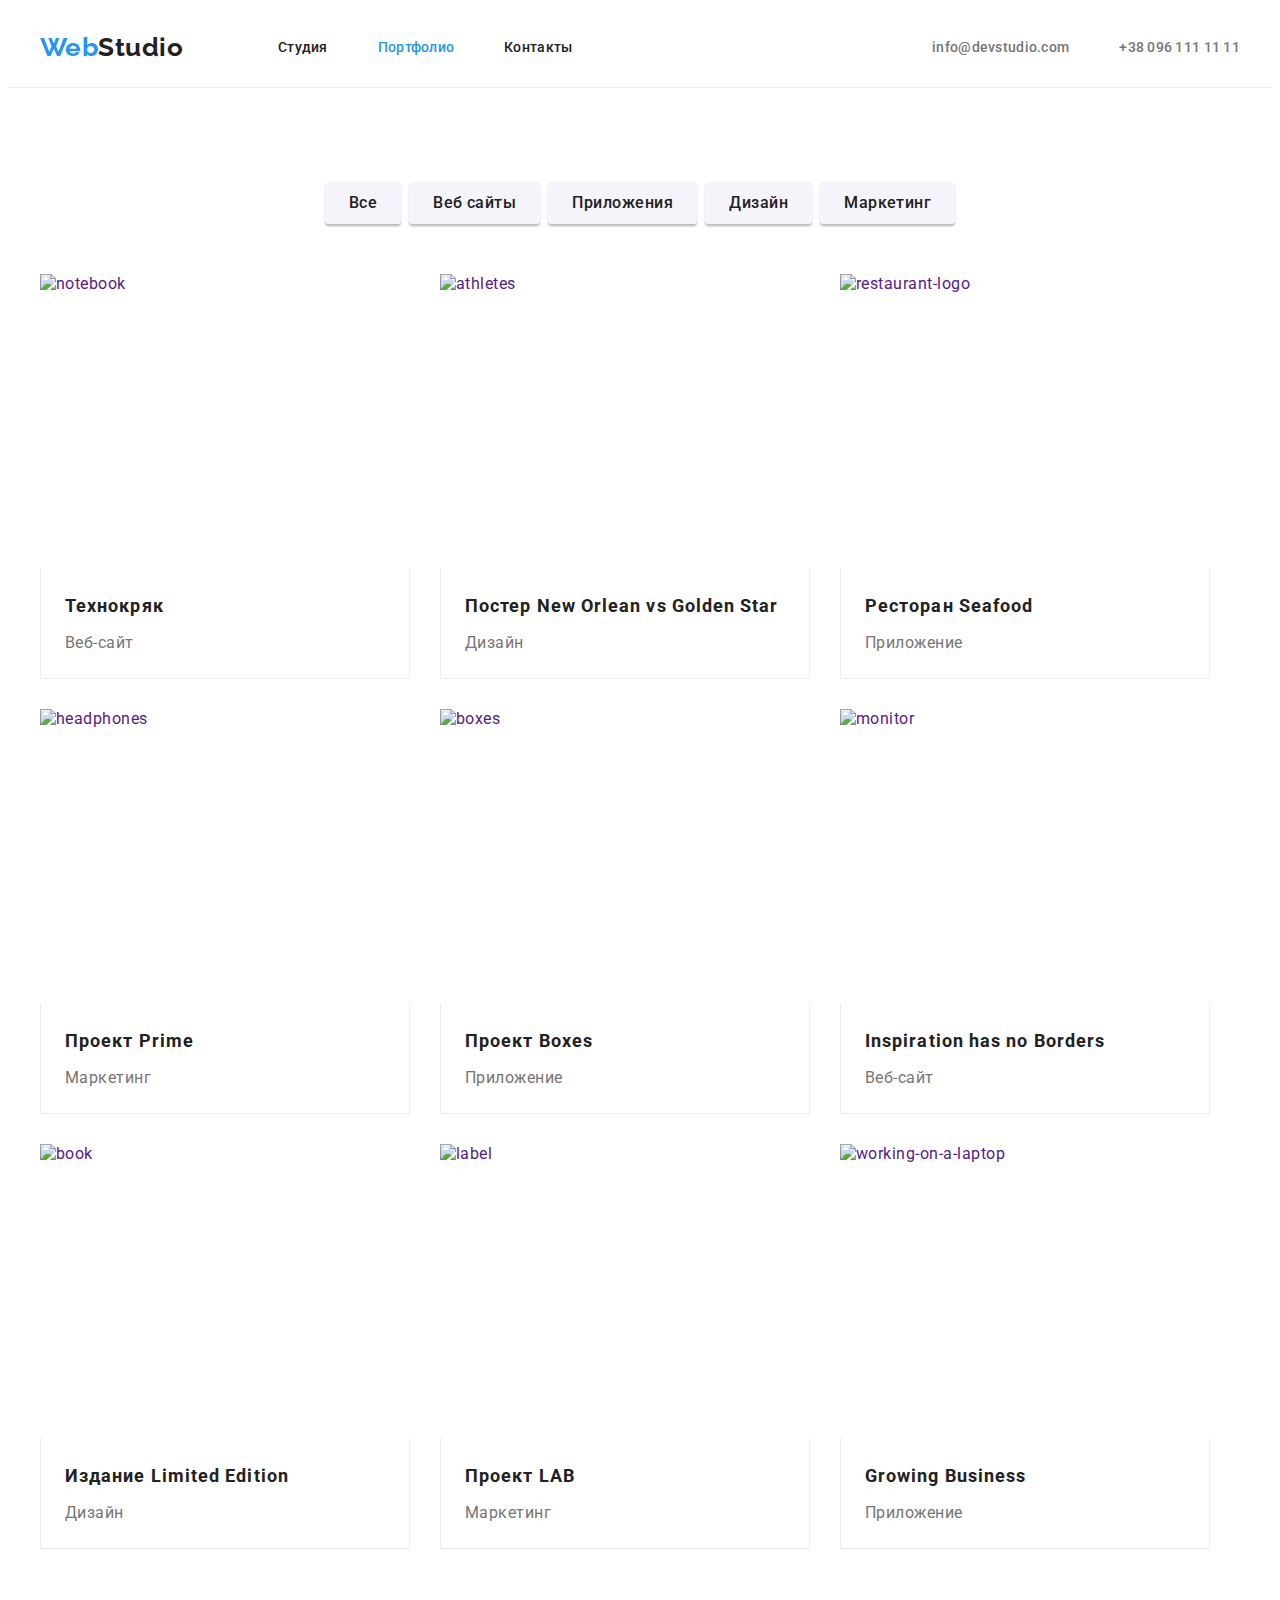
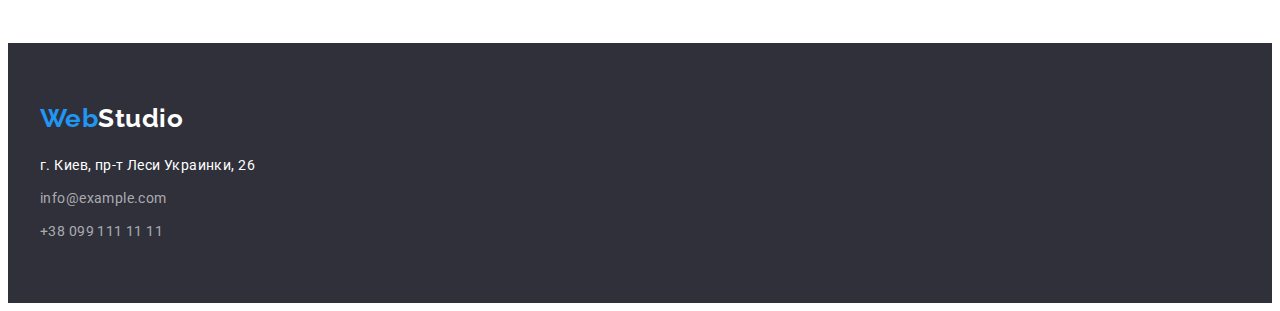
==== portfolio.html @ 15dd986a "Добавляет разметку в портфолио" ====
<!DOCTYPE html>
<html lang="ru">
<head>
  <meta charset="UTF-8">
  <meta http-equiv="X-UA-Compatible" content="IE=edge">
  <meta name="viewport" content="width=, initial-scale=1.0">
  <title>Document</title>
  <link href="https://fonts.googleapis.com/css2?family=Raleway:wght@700&family=Roboto:wght@400;500;700;900&display=swap" rel="stylesheet">
  <link rel="stylesheet" href="https://cdnjs.cloudflare.com/ajax/libs/modern-normalize/1.0.0/modern-normalize.min.css" integrity="sha512-ISS7cAi1PEhQ8jnbJpJZMd29NlhNj4AWYyLOSp2CE/CsHxTCu+r+t0D2yoJudVrd0/8fTVPUVDzY5Tvli75u/g==" crossorigin="anonymous">
  <link rel="stylesheet" href="./css/style.css">
</head>

<body class="page">
  <header class="page-header">
    <div class="container header-container">
      <nav class="navigation">
          <a href="index.html" class="logo">Web<span class="logo-header">Studio</span></a>
          <ul class="nav-list">
            <li class="item"><a href="./index.html" class="nav-item">Студия</a></li>
            <li class="item"><a href="./portfolio.html" class="nav-item current">Портфолио</a></li>
            <li class="item"><a href="" class="nav-item">Контакты</a></li>
          </ul>
      </nav>

      <ul class="header-contacts">
        <li class="item"><a href="mailto:info@devstudio.com" class="head-contact">info@devstudio.com</a></li>
        <li class="item"><a href="tel:+380961111111" class="head-contact">+38 096 111 11 11</a></li>
      </ul>
    </div>
  </header>

  <main>
    <div class="container">
      <h1 class="visually-hidden">Портфолио</h1>
        <section class="section">
          <ul class="button-filter">
            <li class="filter-item">
              <button type="button" class="btn button-title">Все</button>
            </li>
            <li class="filter-item">
              <button type="button" class="btn button-title">Веб сайты</button>
            </li>
            <li class="filter-item">
              <button type="button" class="btn button-title">Приложения</button>
            </li>
            <li class="filter-item">
              <button type="button" class="btn button-title">Дизайн</button>
            </li>
            <li class="filter-item">
              <button type="button" class="btn button-title">Маркетинг</button>
            </li>
          </ul>

          <ul class="cards">
            <li class="card-items">
              <a href="">
                <img src="./images/portfolio/notebook.jpg" alt="notebook" width="370" height="294">
                  <div class="card-description">
                    <h2 class="example-title">Технокряк</h2>
                    <p class="example-paragraph">Веб-сайт</p>
                  </div>
              </a>
            </li>
            <li class="card-items">
              <a href="">
                <img src="./images/portfolio/athletes.jpg" alt="athletes" width="370" height="294">
                  <div class="card-description">
                    <h2 class="example-title">Постер <span lang="en">New Orlean vs Golden Star</span></h2>
                    <p class="example-paragraph">Дизайн</p>
                  </div>
              </a>
            </li>
            <li class="card-items">
              <a href="">
                <img src="./images/portfolio/restaurant-logo.jpg" alt="restaurant-logo" width="370" height="294">
                  <div class="card-description">
                    <h2 class="example-title">Ресторан <span lang="en">Seafood</span></h2>
                    <p class="example-paragraph">Приложение</p>
                  </div>
              </a>
            </li>
            <li class="card-items">
              <a href="">
                <img src="./images/portfolio/headphones.jpg" alt="headphones" width="370" height="294">
                  <div class="card-description">
                    <h2 class="example-title">Проект <span lang="en">Prime</span></h2>
                    <p class="example-paragraph">Маркетинг</p>
                  </div>
              </a>
            </li>
            <li class="card-items">
              <a href="">
                <img src="./images/portfolio/boxes.jpg" alt="boxes" width="370" height="294">
                  <div class="card-description">
                    <h2 class="example-title">Проект <span lang="en">Boxes</span></h2>
                    <p class="example-paragraph">Приложение</p>
                  </div>
              </a>
            </li>
            <li class="card-items">
              <a href="">
                <img src="./images/portfolio/monitor.jpg" alt="monitor" width="370" height="294">
                  <div class="card-description">
                    <h2 lang="en" class="example-title">Inspiration has no Borders</h2>
                    <p class="example-paragraph">Веб-сайт</p>
                  </div>
              </a>
            </li>
            <li class="card-items">
              <a href="">
                <img src="./images/portfolio/book.jpg" alt="book" width="370" height="294">
                  <div class="card-description">
                    <h2 class="example-title">Издание <span lang="en">Limited Edition</span></h2>
                    <p class="example-paragraph">Дизайн</p>
                  </div>
              </a>
            </li>
            <li class="card-items">
              <a href="">
                <img src="./images/portfolio/label.jpg" alt="label" width="370" height="294">
                  <div class="card-description">
                    <h2 class="example-title">Проект <span lang="en">LAB</span></h2>
                    <p class="example-paragraph">Маркетинг</p>
                  </div>
              </a>
            </li>
            <li class="card-items">
              <a href="">
                <img src="./images/portfolio/working-on-a-laptop.jpg" alt="working-on-a-laptop" width="370" height="294">
                  <div class="card-description">
                    <h2 lang="en" class="example-title">Growing Business</h2>
                    <p class="example-paragraph">Приложение</p>
                  </div>
              </a>
            </li>
          </ul>
        </section>
    </div>
  </main>

    <footer class="footer-section">
      <div class="container">
        <a href="index.html" class="logo">Web<span class="logo-footer">Studio</span></a>
        <address>
          <ul class="footer-contacts">
            <li class="contact-item"><a href="https://goo.gl/maps/QpQaeRkAgS4pvvYN8" target="_blank" rel="noopener noreferrer" class="phis-address">г. Киев, пр-т Леси Украинки, 26</a></li>
            <li class="contact-item"><a href="mailto:info@example.com" class="footer-contact">info@example.com</a></li>
            <li class="contact-item"><a href="tel:+380991111111" class="footer-contact">+38 099 111 11 11</a></li>
          </ul>
        </address>
      </div>
    </footer>
</body>
</html>
---- css/style.css ----
:root {
  --primary-text-color: #212121;
  --paragraph-text-color: #757575;
  --accent-color: #2196F3;
  --primary-bg-color: #FFFFFF;
  --background-button-color: #F5F4FA;
  --footer-contact-color: rgba(255, 255, 255, 0.6);
  --footer-bg-color: #2F303A;
}

.page {
  background: var(--primary-bg-color);
  color: var(--paragraph-text-color);
  font-family: Roboto, sans-serif;
  letter-spacing: 0.03em;
}

h1,
h2,
h3,
h4,
h5,
h6,
p,
ul,
ol,
li {
  margin:0;
  padding:0;
}

ul {
  list-style: none;
}

a {
  text-decoration: none;
}

.visually-hidden {
  position: absolute;
  width: 1px;
  height: 1px;
  margin: -1px;
  border: 0;
  padding: 0;
  
  white-space: nowrap;
  clip-path: inset(100%);
  clip: rect(0 0 0 0);
  overflow: hidden;
}

/* index.html */

/* Header */

.page-header {
  background-color: var(--primary-bg-color);

  padding-top: 24px;
  padding-bottom: 24px;
  border-bottom: 1px solid #ececec;
}

.container {
  margin-left: auto;
  margin-right: auto;
  padding-left: 15px;
  padding-right: 15px;
  width: 1200px;
}

.header-container {
  display: flex;
  align-items: center;
  justify-content: space-between;
}

.navigation {
  display: flex;
  align-items: center;
}

.section {
  padding-top: 94px;
  padding-bottom: 94px;
}

.logo {
  color: var(--accent-color);
  font-family: Raleway, sans-serif;
  font-weight: 700;
  font-size: 26px;
  line-height: 1.19;

  width: 145px;
  height: 31px;
  margin-right: 93px;
}

.logo-header {
  color: var(--primary-text-color);
}

.nav-list,
.header-contacts {
  font-weight: 500;
  font-size: 14px;
  line-height: 1.14;
  letter-spacing: 0.02em;

  display: flex;
  align-items: center;
}

.header-contacts .item:not(:last-child) {
  margin-right: 50px;
}

.nav-list .item:not(:last-child) {
  margin-right: 50px;
}

.nav-item {
  color: var(--primary-text-color);
}

.nav-item.current {
  color: var(--accent-color);
}

.nav-item:hover,
.nav-item:focus {
  color: var(--accent-color);
}

.head-contact {
  color: var(--paragraph-text-color);
}

.head-contact:hover,
.head-contact:focus {
  color: var(--accent-color);
}

/* Hero */

.hero-section {
  background: var(--footer-bg-color);
  text-align: center;

  padding-top: 200px;
  padding-bottom: 200px;
}

.hero-title {
  color: var(--primary-bg-color);
  font-weight: 900;
  font-size: 44px;
  line-height: 1.36;
  letter-spacing: 0.06em;
  text-transform: uppercase;

  margin: 0 auto 30px;
  width: 696px;
}

.hero-section-button {
  color: var(--primary-bg-color);
  background-color: var(--accent-color);
  font-weight: 700;
  font-size: 16px;
  line-height: 1.87;
  align-items: center;
  text-align: center;
  letter-spacing: 0.06em;

  padding: 10px 32px;
  box-shadow: 0px 4px 4px rgba(0, 0, 0, 0.15);
  border-radius: 4px;
  border-color: transparent;
}

/* Features */

.features {
  display: flex;
}

.features .feature-item:not(:last-child) {
  margin-right: 30px;
}

.features .title {
  color: var(--primary-text-color);
  font-weight: 700;
  font-size: 14px;
  line-height: 1.14;
  letter-spacing: 0.03em;
  text-transform: uppercase;

  margin-top: 0;
  margin-bottom: 10px;
}

.features .paragraph {
  color: var(--paragraph-text-color);
  font-weight: 400;
  font-size: 14px;
  line-height: 1.71;
  letter-spacing: 0.03em;
}


/* Works&Team titles */

.work-title,
.team-title {
  color: var(--primary-text-color);
  font-weight: 700;
  font-size: 36px;
  line-height: 1.17;
  text-align: center;
  letter-spacing: 0.03em;

  margin-bottom: 50px;
}

.example-work {
  display: flex;
}

.example-work .work-item:not(:last-child) {
  margin-right: 30px;
}

img {
  display: block;
}

/* Team */

.team-section {
  background: var(--background-button-color);
}

.teammates-list {
  display: flex;
  flex-wrap: wrap;
  margin-top: -30px;
  margin-left: -30px;
}

.teammates-list-item {
  flex-basis: calc (100% - 120px) / 4;
  margin-top: 30px;
  margin-left: 30px;
  padding-bottom: 30px;
  border-radius: 0px 0px 4px 4px;
  box-shadow: 0px 2px 3px rgb(0 0 0 / 25%);
}

.teammate-photo {
  margin-bottom: 30px;
}

.teammates-title {
  color: var(--primary-text-color);
  font-weight: 500;
  font-size: 16px;
  line-height: 1.19;
  text-align: center;
  letter-spacing: 0.03em;

  margin-bottom: 10px;
}

.teammates-proffesion {
  color: var(--paragraph-text-color);
  font-weight: 400;
  font-size: 16px;
  line-height: 1.19;
  text-align: center;
  letter-spacing: 0.03em;
}

/* Footer */

.footer-section {
  background: var(--footer-bg-color);
  padding-top: 60px;
  padding-bottom: 60px;
}

.logo-footer {
  color: var(--primary-bg-color);
}

.footer-section .logo {
  display: inline-block;
  margin: 0 0 20px 0;
}

.footer-contacts {
  font-family: Roboto;
  font-style: normal;
  font-weight: 400;
  font-size: 14px;
  line-height: 1.71;
  letter-spacing: 0.03em;
}

.footer-contacts .contact-item:not(:last-child) {
  margin-bottom: 9px;
}

.phis-address {
  color: var(--primary-bg-color);
}

.phis-address:hover,
.phis-address:focus {
  color: var(--accent-color);
}

.footer-contact {
  color: var(--footer-contact-color);
}

.footer-contact:hover,
.footer-contact:focus {
  color: var(--accent-color);
}

/* Portfolio */

/* Filter */

.button-filter {
  display: flex;
  margin-bottom: 50px;
  justify-content: center;
}

.btn {
  border-radius: 4px;
  padding: 6px 22px;
  border-color: transparent;
}

.button-title {
  color: var(--primary-text-color);
  background: var(--background-button-color);
  font-family: inherit;
  font-weight: 500;
  font-size: 16px;
  line-height: 1.62;
  text-align: center;
  letter-spacing: 0.03em;
}

.button-title:hover,
.button-title:focus {
  color: var(--primary-bg-color);
  background-color: var(--accent-color);
}

.example-title {
  color: var(--primary-text-color);
  font-weight: 700;
  font-size: 18px;
  line-height: 2;
  letter-spacing: 0.06em;

  margin-bottom: 4px;
}

.example-paragraph {
  color: var(--paragraph-text-color);
  font-weight: 400;
  font-size: 16px;
  line-height: 1.87;
  letter-spacing: 0.03em;
}

.cards {
  display: flex;
  flex-wrap: wrap;
  margin-top: -30px;
  margin-left: -30px;
}

.card-items {
  flex-basis: calc (100% - 270px) / 9;
  margin-top: 30px;
  margin-left: 30px;
}

.card-description {
  padding: 20px 24px;
  border: 1px solid #eeeeee;
  border-top: 0;
}

.filter-item {
  box-shadow: 0px 3px 1px rgba(0, 0, 0, 0.1), 0px 1px 2px rgba(0, 0, 0, 0.08), 0px 2px 2px rgba(0, 0, 0, 0.12);
  border-radius: 4px;
}

.button-filter .filter-item:not(:last-child) {
  margin-right: 8px;
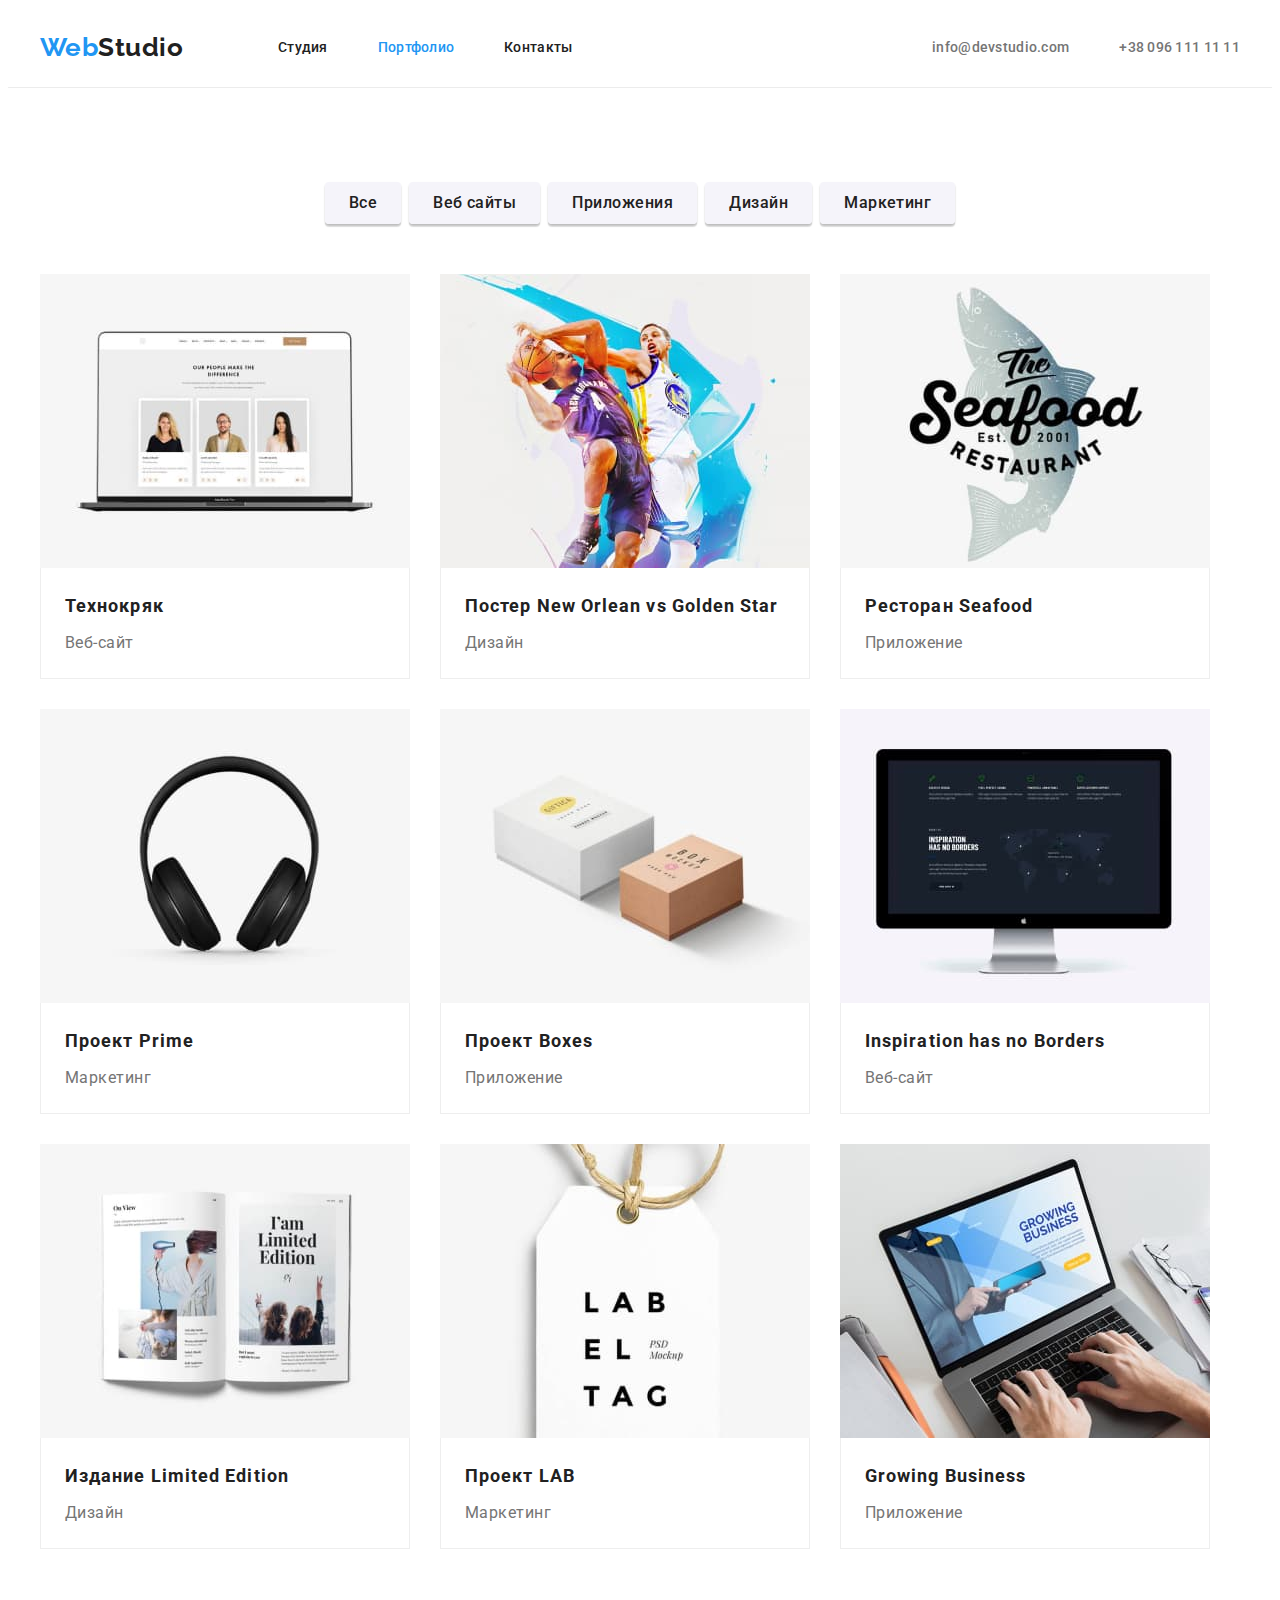
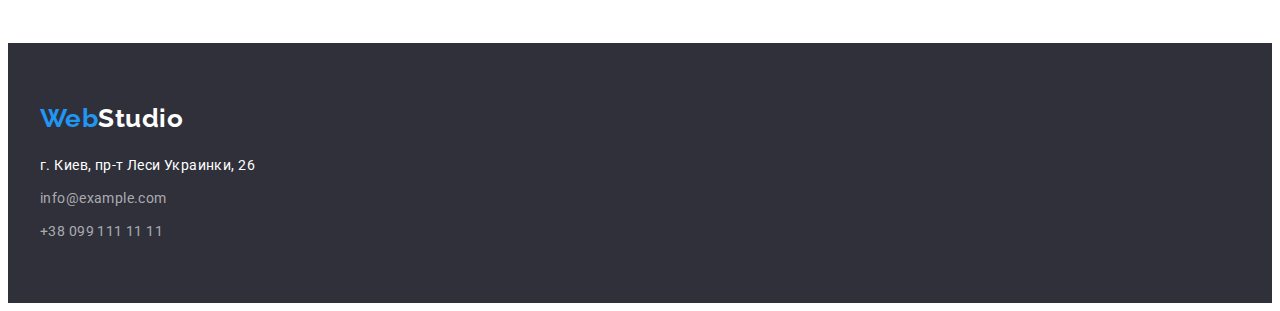
==== commit 19dc2dfd: "Добавляет разметку" ====
--- a/portfolio.html
+++ b/portfolio.html
@@ -30,9 +30,9 @@
   </header>
 
   <main>
-    <div class="container">
-      <h1 class="visually-hidden">Портфолио</h1>
-        <section class="section">
+    <h1 class="visually-hidden">Портфолио</h1>
+      <section class="section">
+        <div class="container">
           <ul class="button-filter">
             <li class="filter-item">
               <button type="button" class="btn button-title">Все</button>
@@ -134,8 +134,8 @@
               </a>
             </li>
           </ul>
-        </section>
-    </div>
+        </div>
+      </section>
   </main>
 
     <footer class="footer-section">
